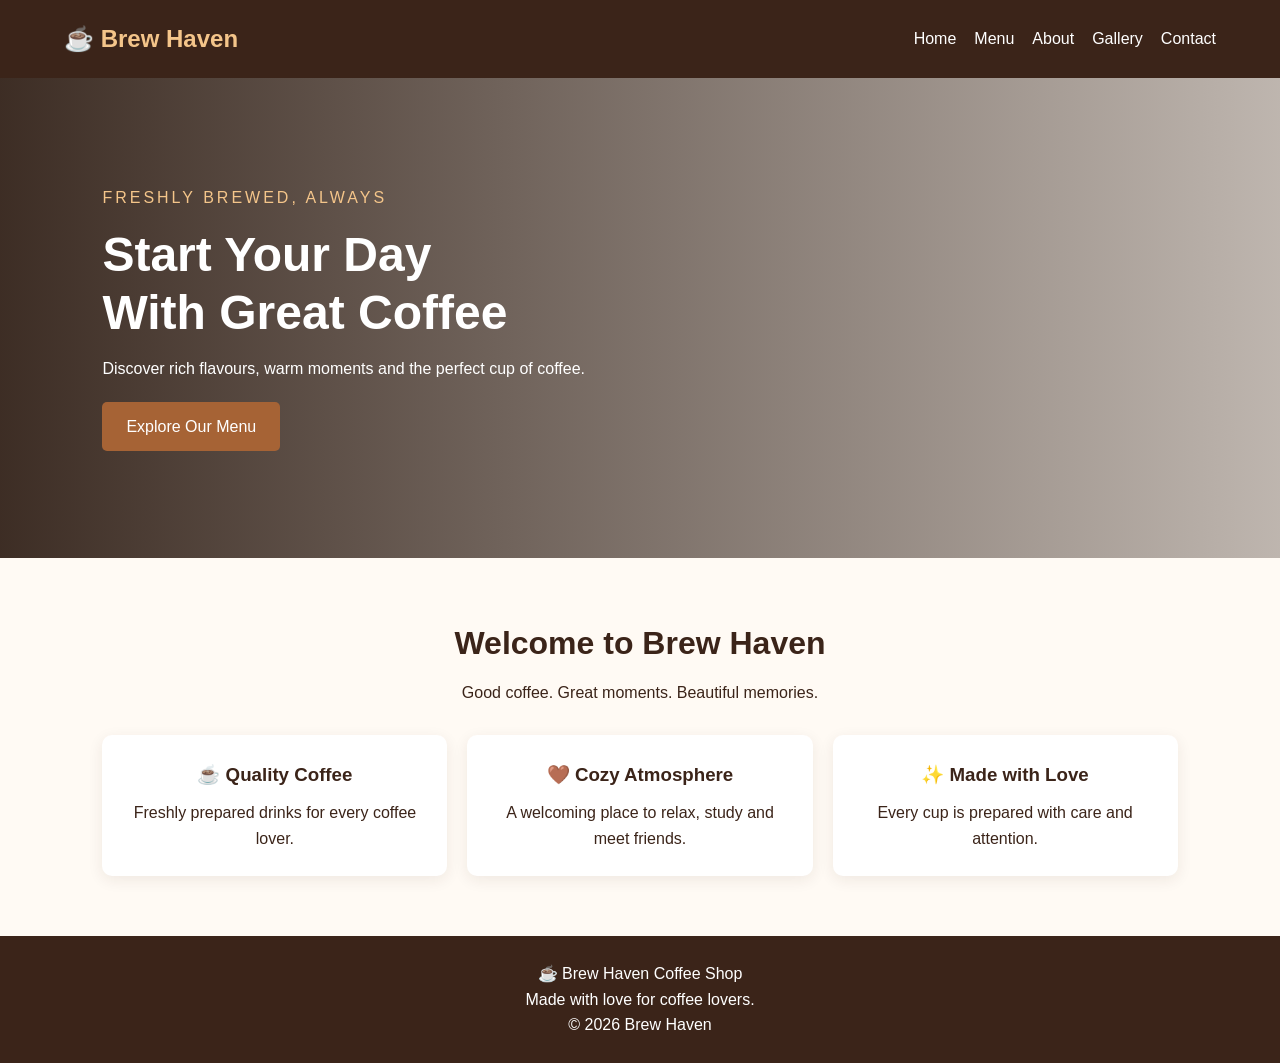
==== index.html @ 33dd9e3d "Add files via upload" ====
<!DOCTYPE html>
<html lang="en">
<head>
    <meta charset="UTF-8">
    <meta name="viewport" content="width=device-width, initial-scale=1.0">
    <title>Brew Haven - Coffee Shop</title>
    <link rel="stylesheet" href="style.css">
</head>
<body>

    <nav class="navbar">
        <a href="index.html" class="logo">☕ Brew Haven</a>

        <div class="links">
            <a href="index.html">Home</a>
            <a href="menu.html">Menu</a>
            <a href="about.html">About</a>
            <a href="gallery.html">Gallery</a>
            <a href="contact.html">Contact</a>
        </div>
    </nav>

    <section class="hero">
        <div>
            <p class="tagline">FRESHLY BREWED, ALWAYS</p>
            <h1>Start Your Day<br>With Great Coffee</h1>
            <p>Discover rich flavours, warm moments and the perfect cup of coffee.</p>
            <a href="menu.html" class="btn">Explore Our Menu</a>
        </div>
    </section>

    <section class="welcome">
        <h2>Welcome to Brew Haven</h2>
        <p>Good coffee. Great moments. Beautiful memories.</p>

        <div class="cards">
            <div class="card">
                <h3>☕ Quality Coffee</h3>
                <p>Freshly prepared drinks for every coffee lover.</p>
            </div>

            <div class="card">
                <h3>🤎 Cozy Atmosphere</h3>
                <p>A welcoming place to relax, study and meet friends.</p>
            </div>

            <div class="card">
                <h3>✨ Made with Love</h3>
                <p>Every cup is prepared with care and attention.</p>
            </div>
        </div>
    </section>

    <footer>
        <p>☕ Brew Haven Coffee Shop</p>
        <p>Made with love for coffee lovers.</p>
        <p>&copy; 2026 Brew Haven</p>
    </footer>

</body>
</html>
---- style.css ----
* {
    margin: 0;
    padding: 0;
    box-sizing: border-box;
}

body {
    font-family: Arial, sans-serif;
    background: #fffaf4;
    color: #3b2419;
    line-height: 1.6;
}

.navbar {
    background: #3b2419;
    padding: 20px 5%;
    display: flex;
    justify-content: space-between;
    align-items: center;
    flex-wrap: wrap;
    gap: 15px;
}

.logo {
    color: #f4c58a;
    font-size: 24px;
    font-weight: bold;
    text-decoration: none;
}

.links {
    display: flex;
    flex-wrap: wrap;
    gap: 18px;
}

.links a {
    color: white;
    text-decoration: none;
}

.links a:hover {
    color: #f4c58a;
}

.hero {
    min-height: 480px;
    padding: 70px 8%;
    display: flex;
    align-items: center;
    color: white;
    background: linear-gradient(
        90deg,
        rgba(40, 23, 14, 0.9),
        rgba(40, 23, 14, 0.3)
    ), url("https://images.unsplash.com/photo-1442512595331-e89e73853f31?auto=format&fit=crop&w=1400&q=80") center/cover;
}

.hero h1 {
    font-size: 48px;
    line-height: 1.2;
    margin: 15px 0;
}

.tagline {
    color: #f4c58a;
    letter-spacing: 3px;
}

.btn {
    display: inline-block;
    background: #a66335;
    color: white;
    padding: 12px 24px;
    margin-top: 20px;
    text-decoration: none;
    border-radius: 5px;
}

.welcome {
    padding: 60px 8%;
    text-align: center;
}

.welcome h2 {
    font-size: 32px;
    margin-bottom: 10px;
}

.cards {
    display: grid;
    grid-template-columns: repeat(
        auto-fit, minmax(200px, 1fr)
    );
    gap: 20px;
    margin-top: 30px;
}

.card {
    background: white;
    padding: 25px;
    border-radius: 10px;
    box-shadow: 0 4px 15px #3b241915;
}

.card h3 {
    margin-bottom: 10px;
}

footer {
    background: #3b2419;
    color: white;
    text-align: center;
    padding: 25px;
}

.page {
    max-width: 1100px;
    margin: auto;
    padding: 60px 25px;
    text-align: center;
}

.page h1 {
    font-size: 38px;
    margin-bottom: 20px;
}

.page h2 {
    margin: 25px 0 10px;
}

.price {
    color: #a66335;
    font-size: 20px;
    font-weight: bold;
}

.photo {
    width: 100%;
    height: 220px;
    object-fit: cover;
    border-radius: 10px;
}

form {
    max-width: 500px;
    margin: 25px auto;
    display: grid;
    gap: 15px;
}

input, textarea {
    width: 100%;
    padding: 12px;
    font: inherit;
    border: 1px solid #d7c4b5;
    border-radius: 5px;
}

button {
    padding: 12px;
    background: #a66335;
    color: white;
    border: none;
    cursor: pointer;
}

@media (max-width: 600px) {
    .navbar {
        flex-direction: column;
    }

    .hero h1 {
        font-size: 36px;
    }
}
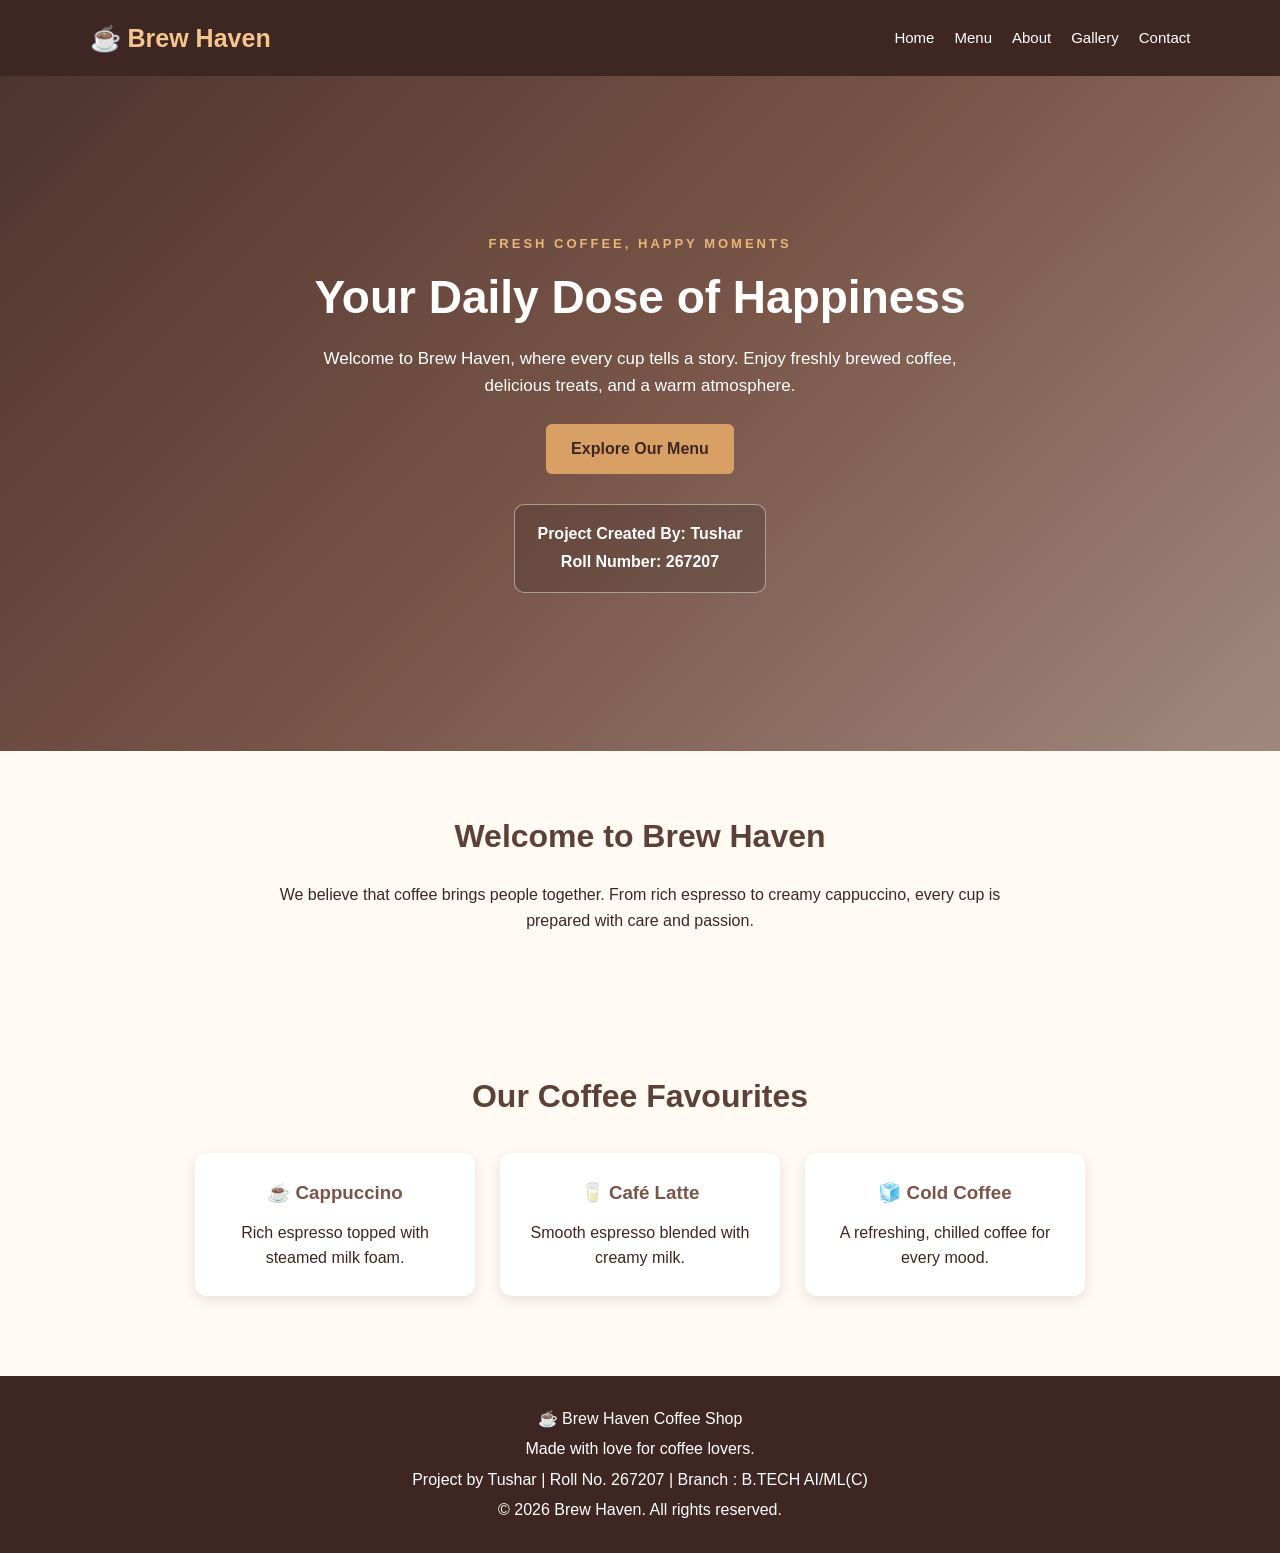
==== commit 7186f2ce: "Add files via upload" ====
--- a/index.html
+++ b/index.html
@@ -1,13 +1,15 @@
+
 <!DOCTYPE html>
 <html lang="en">
 <head>
     <meta charset="UTF-8">
     <meta name="viewport" content="width=device-width, initial-scale=1.0">
-    <title>Brew Haven - Coffee Shop</title>
+    <title>Brew Haven | Coffee Shop</title>
     <link rel="stylesheet" href="style.css">
 </head>
 <body>
 
+    <!-- Navigation Bar -->
     <nav class="navbar">
         <a href="index.html" class="logo">☕ Brew Haven</a>
 
@@ -20,41 +22,66 @@
         </div>
     </nav>
 
+    <!-- Home / Hero Section -->
     <section class="hero">
-        <div>
-            <p class="tagline">FRESHLY BREWED, ALWAYS</p>
-            <h1>Start Your Day<br>With Great Coffee</h1>
-            <p>Discover rich flavours, warm moments and the perfect cup of coffee.</p>
-            <a href="menu.html" class="btn">Explore Our Menu</a>
+        <p class="tagline">FRESH COFFEE, HAPPY MOMENTS</p>
+
+        <h1>Your Daily Dose of Happiness</h1>
+
+        <p>
+            Welcome to Brew Haven, where every cup tells a story.
+            Enjoy freshly brewed coffee, delicious treats, and a
+            warm atmosphere.
+        </p>
+
+        <a href="menu.html" class="btn">Explore Our Menu</a>
+
+        <!-- Student Details -->
+        <div class="student-details">
+            <p>Project Created By: Tushar</p>
+            <p>Roll Number: 267207</p>
         </div>
     </section>
 
+    <!-- Welcome Section -->
     <section class="welcome">
         <h2>Welcome to Brew Haven</h2>
-        <p>Good coffee. Great moments. Beautiful memories.</p>
+
+        <p>
+            We believe that coffee brings people together.
+            From rich espresso to creamy cappuccino, every cup
+            is prepared with care and passion.
+        </p>
+    </section>
+
+    <!-- Featured Coffee -->
+    <section class="welcome">
+        <h2>Our Coffee Favourites</h2>
 
         <div class="cards">
             <div class="card">
-                <h3>☕ Quality Coffee</h3>
-                <p>Freshly prepared drinks for every coffee lover.</p>
+                <h3>☕ Cappuccino</h3>
+                <p>Rich espresso topped with steamed milk foam.</p>
             </div>
 
             <div class="card">
-                <h3>🤎 Cozy Atmosphere</h3>
-                <p>A welcoming place to relax, study and meet friends.</p>
+                <h3>🥛 Café Latte</h3>
+                <p>Smooth espresso blended with creamy milk.</p>
             </div>
 
             <div class="card">
-                <h3>✨ Made with Love</h3>
-                <p>Every cup is prepared with care and attention.</p>
+                <h3>🧊 Cold Coffee</h3>
+                <p>A refreshing, chilled coffee for every mood.</p>
             </div>
         </div>
     </section>
 
+    <!-- Footer -->
     <footer>
         <p>☕ Brew Haven Coffee Shop</p>
         <p>Made with love for coffee lovers.</p>
-        <p>&copy; 2026 Brew Haven</p>
+        <p>Project by Tushar | Roll No. 267207 | Branch : B.TECH AI/ML(C)</p>
+        <p>&copy; 2026 Brew Haven. All rights reserved.</p>
     </footer>
 
 </body>
--- a/style.css
+++ b/style.css
@@ -1,19 +1,33 @@
+
+/* =====================================
+   BREW HAVEN COFFEE SHOP WEBSITE
+   Project Created By: Tushar
+   Roll Number: 267207
+   ===================================== */
+
+/* General Reset */
 * {
     margin: 0;
     padding: 0;
     box-sizing: border-box;
 }
 
+html {
+    scroll-behavior: smooth;
+}
+
 body {
-    font-family: Arial, sans-serif;
-    background: #fffaf4;
-    color: #3b2419;
+    font-family: Arial, Helvetica, sans-serif;
+    background-color: #fffaf4;
+    color: #3e2723;
     line-height: 1.6;
 }
 
+/* Navigation Bar */
 .navbar {
-    background: #3b2419;
-    padding: 20px 5%;
+    background-color: #3e2723;
+    color: white;
+    padding: 18px 7%;
     display: flex;
     justify-content: space-between;
     align-items: center;
@@ -22,156 +36,281 @@
 }
 
 .logo {
-    color: #f4c58a;
-    font-size: 24px;
+    color: #f5c58b;
+    font-size: 25px;
     font-weight: bold;
     text-decoration: none;
 }
 
 .links {
     display: flex;
+    gap: 20px;
     flex-wrap: wrap;
-    gap: 18px;
 }
 
 .links a {
     color: white;
     text-decoration: none;
+    font-size: 15px;
+    transition: color 0.3s;
 }
 
 .links a:hover {
-    color: #f4c58a;
-}
-
+    color: #f5c58b;
+}
+
+/* Home Hero Section */
 .hero {
-    min-height: 480px;
-    padding: 70px 8%;
-    display: flex;
+    min-height: 75vh;
+    padding: 90px 8%;
+    background: linear-gradient(
+        135deg,
+        #4e342e,
+        #795548,
+        #a1887f
+    );
+    color: white;
+    text-align: center;
+    display: flex;
+    flex-direction: column;
+    justify-content: center;
     align-items: center;
-    color: white;
-    background: linear-gradient(
-        90deg,
-        rgba(40, 23, 14, 0.9),
-        rgba(40, 23, 14, 0.3)
-    ), url("https://images.unsplash.com/photo-1442512595331-e89e73853f31?auto=format&fit=crop&w=1400&q=80") center/cover;
+}
+
+.tagline {
+    color: #e7b778;
+    font-weight: bold;
+    letter-spacing: 3px;
+    font-size: 13px;
+    margin-bottom: 15px;
 }
 
 .hero h1 {
-    font-size: 48px;
+    font-size: 46px;
     line-height: 1.2;
-    margin: 15px 0;
-}
-
-.tagline {
-    color: #f4c58a;
-    letter-spacing: 3px;
-}
-
-.btn {
+    margin-bottom: 20px;
+}
+
+.hero > p:not(.tagline) {
+    max-width: 650px;
+    margin-bottom: 25px;
+    font-size: 17px;
+}
+
+/* Buttons */
+.btn,
+button {
     display: inline-block;
-    background: #a66335;
-    color: white;
-    padding: 12px 24px;
-    margin-top: 20px;
+    background-color: #d9a066;
+    color: #3e2723;
+    padding: 12px 25px;
+    border: none;
+    border-radius: 6px;
+    font-size: 16px;
+    font-weight: bold;
     text-decoration: none;
-    border-radius: 5px;
-}
-
-.welcome {
+    cursor: pointer;
+    transition: background-color 0.3s, transform 0.3s;
+}
+
+.btn:hover,
+button:hover {
+    background-color: #f5c58b;
+    transform: translateY(-2px);
+}
+
+/* Student Details */
+.student-details {
+    margin-top: 30px;
+    padding: 15px 22px;
+    border: 1px solid rgba(255, 255, 255, 0.45);
+    border-radius: 10px;
+    background-color: rgba(0, 0, 0, 0.15);
+    color: #ffffff;
+    font-size: 16px;
+    font-weight: bold;
+    text-align: center;
+    line-height: 1.8;
+}
+
+/* Welcome and Common Sections */
+.welcome,
+.page {
     padding: 60px 8%;
     text-align: center;
 }
 
-.welcome h2 {
+.welcome h2,
+.page h1 {
     font-size: 32px;
-    margin-bottom: 10px;
-}
-
+    margin-bottom: 20px;
+    color: #5d4037;
+}
+
+.welcome > p,
+.page > p {
+    max-width: 750px;
+    margin: 0 auto 18px;
+}
+
+/* Cards */
 .cards {
-    display: grid;
-    grid-template-columns: repeat(
-        auto-fit, minmax(200px, 1fr)
-    );
-    gap: 20px;
+    display: flex;
+    justify-content: center;
+    gap: 25px;
+    flex-wrap: wrap;
     margin-top: 30px;
 }
 
 .card {
-    background: white;
+    background-color: white;
+    width: 280px;
     padding: 25px;
-    border-radius: 10px;
-    box-shadow: 0 4px 15px #3b241915;
+    border-radius: 12px;
+    box-shadow: 0 4px 14px rgba(62, 39, 35, 0.12);
+    transition: transform 0.3s;
+}
+
+.card:hover {
+    transform: translateY(-5px);
 }
 
 .card h3 {
-    margin-bottom: 10px;
-}
-
+    color: #795548;
+    margin-bottom: 12px;
+}
+
+/* Menu Prices */
+.price {
+    color: #9b5b27;
+    font-size: 20px;
+    font-weight: bold;
+    margin-top: 12px;
+}
+
+/* Gallery Images */
+.photo {
+    width: 280px;
+    background-color: white;
+    border-radius: 12px;
+    overflow: hidden;
+    box-shadow: 0 4px 14px rgba(62, 39, 35, 0.12);
+    transition: transform 0.3s;
+}
+
+.photo:hover {
+    transform: scale(1.03);
+}
+
+.photo img {
+    display: block;
+    width: 100%;
+    height: 210px;
+    object-fit: cover;
+}
+
+.photo p {
+    padding: 12px;
+    font-weight: bold;
+}
+
+/* About Page */
+.page h2 {
+    color: #795548;
+    margin: 25px 0 12px;
+}
+
+/* Contact Form */
+form {
+    max-width: 550px;
+    margin: 30px auto 0;
+    display: flex;
+    flex-direction: column;
+    gap: 15px;
+}
+
+input,
+textarea {
+    width: 100%;
+    padding: 14px;
+    border: 1px solid #c9b7a7;
+    border-radius: 6px;
+    background-color: white;
+    color: #3e2723;
+    font-family: inherit;
+    font-size: 15px;
+}
+
+input:focus,
+textarea:focus {
+    outline: 2px solid #d9a066;
+    border-color: #9b5b27;
+}
+
+textarea {
+    resize: vertical;
+}
+
+form button {
+    align-self: center;
+    min-width: 170px;
+}
+
+/* Footer */
 footer {
-    background: #3b2419;
+    background-color: #3e2723;
     color: white;
     text-align: center;
-    padding: 25px;
-}
-
-.page {
-    max-width: 1100px;
-    margin: auto;
-    padding: 60px 25px;
-    text-align: center;
-}
-
-.page h1 {
-    font-size: 38px;
-    margin-bottom: 20px;
-}
-
-.page h2 {
-    margin: 25px 0 10px;
-}
-
-.price {
-    color: #a66335;
-    font-size: 20px;
-    font-weight: bold;
-}
-
-.photo {
-    width: 100%;
-    height: 220px;
-    object-fit: cover;
-    border-radius: 10px;
-}
-
-form {
-    max-width: 500px;
-    margin: 25px auto;
-    display: grid;
-    gap: 15px;
-}
-
-input, textarea {
-    width: 100%;
-    padding: 12px;
-    font: inherit;
-    border: 1px solid #d7c4b5;
-    border-radius: 5px;
-}
-
-button {
-    padding: 12px;
-    background: #a66335;
-    color: white;
-    border: none;
-    cursor: pointer;
-}
-
-@media (max-width: 600px) {
+    padding: 25px 15px;
+    margin-top: 20px;
+}
+
+footer p {
+    margin: 5px 0;
+}
+
+/* Responsive Design for Mobile */
+@media (max-width: 768px) {
     .navbar {
         flex-direction: column;
+        padding: 18px 5%;
+    }
+
+    .links {
+        justify-content: center;
+        gap: 12px;
+    }
+
+    .links a {
+        font-size: 14px;
+    }
+
+    .hero {
+        min-height: 65vh;
+        padding: 65px 6%;
     }
 
     .hero h1 {
-        font-size: 36px;
+        font-size: 34px;
+    }
+
+    .hero > p:not(.tagline) {
+        font-size: 16px;
+    }
+
+    .welcome,
+    .page {
+        padding: 45px 6%;
+    }
+
+    .welcome h2,
+    .page h1 {
+        font-size: 27px;
+    }
+
+    .card,
+    .photo {
+        width: 100%;
+        max-width: 350px;
     }
 }
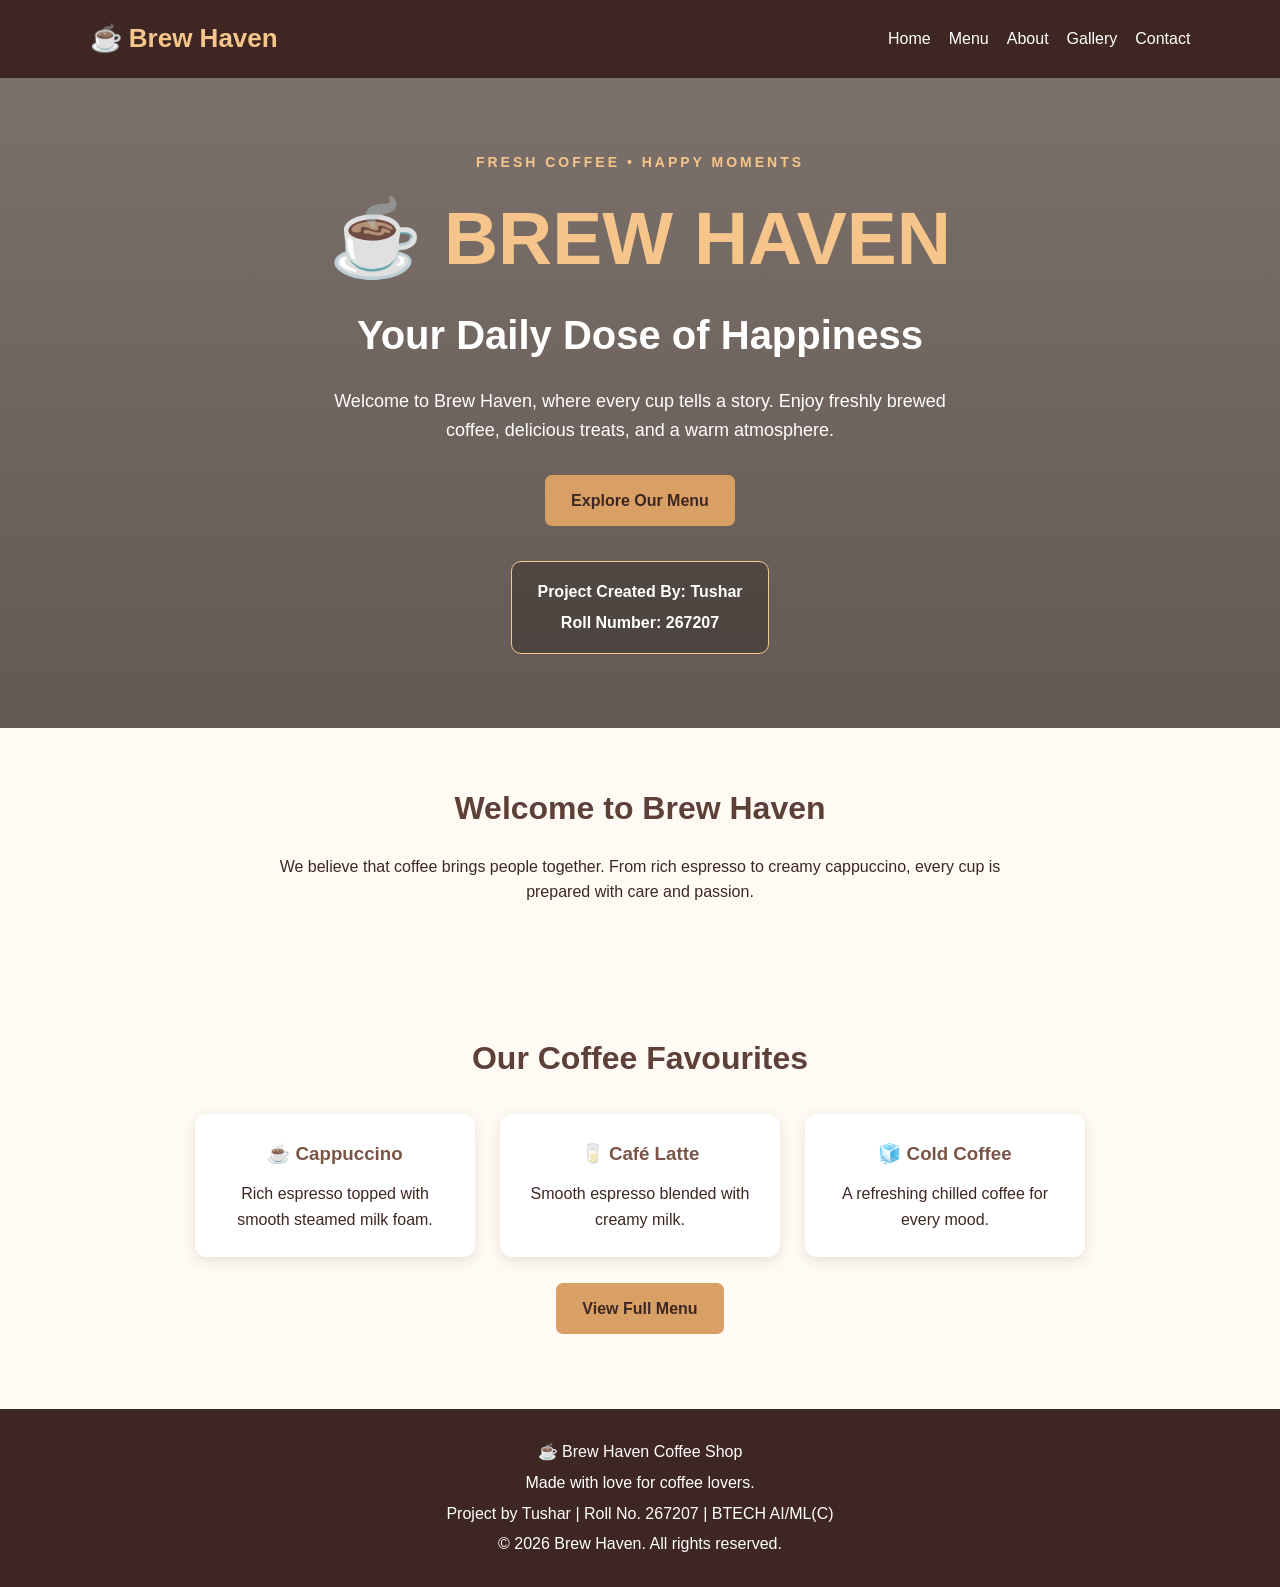
==== commit ede97491: "Add files via upload" ====
--- a/index.html
+++ b/index.html
@@ -22,25 +22,29 @@
         </div>
     </nav>
 
-    <!-- Home / Hero Section -->
-    <section class="hero">
-        <p class="tagline">FRESH COFFEE, HAPPY MOMENTS</p>
+    <!-- Coffee Poster Background -->
+    <section class="coffee-poster">
 
-        <h1>Your Daily Dose of Happiness</h1>
+        <p class="poster-tag">FRESH COFFEE • HAPPY MOMENTS</p>
 
-        <p>
+        <h1>☕ BREW HAVEN</h1>
+
+        <h2>Your Daily Dose of Happiness</h2>
+
+        <p class="poster-description">
             Welcome to Brew Haven, where every cup tells a story.
-            Enjoy freshly brewed coffee, delicious treats, and a
-            warm atmosphere.
+            Enjoy freshly brewed coffee, delicious treats,
+            and a warm atmosphere.
         </p>
 
         <a href="menu.html" class="btn">Explore Our Menu</a>
 
-        <!-- Student Details -->
+        <!-- Student Information -->
         <div class="student-details">
             <p>Project Created By: Tushar</p>
             <p>Roll Number: 267207</p>
         </div>
+
     </section>
 
     <!-- Welcome Section -->
@@ -49,8 +53,8 @@
 
         <p>
             We believe that coffee brings people together.
-            From rich espresso to creamy cappuccino, every cup
-            is prepared with care and passion.
+            From rich espresso to creamy cappuccino,
+            every cup is prepared with care and passion.
         </p>
     </section>
 
@@ -59,28 +63,42 @@
         <h2>Our Coffee Favourites</h2>
 
         <div class="cards">
+
             <div class="card">
                 <h3>☕ Cappuccino</h3>
-                <p>Rich espresso topped with steamed milk foam.</p>
+                <p>
+                    Rich espresso topped with
+                    smooth steamed milk foam.
+                </p>
             </div>
 
             <div class="card">
                 <h3>🥛 Café Latte</h3>
-                <p>Smooth espresso blended with creamy milk.</p>
+                <p>
+                    Smooth espresso blended
+                    with creamy milk.
+                </p>
             </div>
 
             <div class="card">
                 <h3>🧊 Cold Coffee</h3>
-                <p>A refreshing, chilled coffee for every mood.</p>
+                <p>
+                    A refreshing chilled coffee
+                    for every mood.
+                </p>
             </div>
+
         </div>
+
+        <br>
+        <a href="menu.html" class="btn">View Full Menu</a>
     </section>
 
     <!-- Footer -->
     <footer>
         <p>☕ Brew Haven Coffee Shop</p>
         <p>Made with love for coffee lovers.</p>
-        <p>Project by Tushar | Roll No. 267207 | Branch : B.TECH AI/ML(C)</p>
+        <p>Project by Tushar | Roll No. 267207 | BTECH AI/ML(C)</p>
         <p>&copy; 2026 Brew Haven. All rights reserved.</p>
     </footer>
 
--- a/style.css
+++ b/style.css
@@ -1,11 +1,8 @@
 
-/* =====================================
-   BREW HAVEN COFFEE SHOP WEBSITE
-   Project Created By: Tushar
-   Roll Number: 267207
-   ===================================== */
-
-/* General Reset */
+/* BREW HAVEN COFFEE SHOP */
+/* Created by: Tushar */
+/* Roll Number: 267207 */
+
 * {
     margin: 0;
     padding: 0;
@@ -18,15 +15,14 @@
 
 body {
     font-family: Arial, Helvetica, sans-serif;
-    background-color: #fffaf4;
+    background: #fffaf4;
     color: #3e2723;
     line-height: 1.6;
 }
 
-/* Navigation Bar */
+/* Navigation */
 .navbar {
-    background-color: #3e2723;
-    color: white;
+    background: #3e2723;
     padding: 18px 7%;
     display: flex;
     justify-content: space-between;
@@ -37,114 +33,123 @@
 
 .logo {
     color: #f5c58b;
-    font-size: 25px;
+    font-size: 26px;
     font-weight: bold;
     text-decoration: none;
 }
 
 .links {
     display: flex;
-    gap: 20px;
     flex-wrap: wrap;
+    gap: 18px;
 }
 
 .links a {
     color: white;
     text-decoration: none;
-    font-size: 15px;
-    transition: color 0.3s;
 }
 
 .links a:hover {
     color: #f5c58b;
 }
 
-/* Home Hero Section */
-.hero {
-    min-height: 75vh;
-    padding: 90px 8%;
-    background: linear-gradient(
-        135deg,
-        #4e342e,
-        #795548,
-        #a1887f
-    );
-    color: white;
+/* Coffee Poster with Photo Background */
+.coffee-poster {
+    min-height: 650px;
+    padding: 70px 25px;
     text-align: center;
+    color: white;
+
+    background-image:
+        linear-gradient(
+            rgba(35, 20, 14, 0.60),
+            rgba(35, 20, 14, 0.70)
+        ),
+        url("coffee-bg.jpg");
+
+    background-size: cover;
+    background-position: center;
+    background-repeat: no-repeat;
+
     display: flex;
     flex-direction: column;
     justify-content: center;
     align-items: center;
 }
 
-.tagline {
-    color: #e7b778;
+/* Poster Text */
+.poster-tag {
+    color: #f5c58b;
+    font-size: 14px;
     font-weight: bold;
     letter-spacing: 3px;
-    font-size: 13px;
-    margin-bottom: 15px;
-}
-
-.hero h1 {
-    font-size: 46px;
+    margin-bottom: 20px;
+}
+
+.coffee-poster h1 {
+    color: #f5c58b;
+    font-size: clamp(38px, 7vw, 75px);
     line-height: 1.2;
     margin-bottom: 20px;
 }
 
-.hero > p:not(.tagline) {
+.coffee-poster h2 {
+    color: white;
+    font-size: clamp(23px, 4vw, 40px);
+    margin-bottom: 20px;
+}
+
+.poster-description {
     max-width: 650px;
-    margin-bottom: 25px;
-    font-size: 17px;
+    margin-bottom: 30px;
+    font-size: 18px;
 }
 
 /* Buttons */
 .btn,
 button {
     display: inline-block;
-    background-color: #d9a066;
+    background: #d9a066;
     color: #3e2723;
-    padding: 12px 25px;
+    padding: 13px 26px;
     border: none;
-    border-radius: 6px;
-    font-size: 16px;
+    border-radius: 7px;
     font-weight: bold;
     text-decoration: none;
     cursor: pointer;
-    transition: background-color 0.3s, transform 0.3s;
+    transition: 0.3s;
 }
 
 .btn:hover,
 button:hover {
-    background-color: #f5c58b;
-    transform: translateY(-2px);
+    background: #f5c58b;
+    transform: translateY(-3px);
 }
 
 /* Student Details */
 .student-details {
-    margin-top: 30px;
-    padding: 15px 22px;
-    border: 1px solid rgba(255, 255, 255, 0.45);
+    margin-top: 35px;
+    padding: 15px 25px;
+    background: rgba(0, 0, 0, 0.25);
+    border: 1px solid #f5c58b;
     border-radius: 10px;
-    background-color: rgba(0, 0, 0, 0.15);
-    color: #ffffff;
-    font-size: 16px;
-    font-weight: bold;
-    text-align: center;
-    line-height: 1.8;
-}
-
-/* Welcome and Common Sections */
+    color: white;
+    font-weight: bold;
+    line-height: 1.9;
+}
+
+/* General Sections */
 .welcome,
 .page {
-    padding: 60px 8%;
+    padding: 55px 8%;
     text-align: center;
 }
 
 .welcome h2,
 .page h1 {
+    color: #5d4037;
     font-size: 32px;
     margin-bottom: 20px;
-    color: #5d4037;
 }
 
 .welcome > p,
@@ -157,15 +162,16 @@
 .cards {
     display: flex;
     justify-content: center;
+    align-items: stretch;
     gap: 25px;
     flex-wrap: wrap;
     margin-top: 30px;
 }
 
 .card {
-    background-color: white;
     width: 280px;
     padding: 25px;
+    background: white;
     border-radius: 12px;
     box-shadow: 0 4px 14px rgba(62, 39, 35, 0.12);
     transition: transform 0.3s;
@@ -188,30 +194,29 @@
     margin-top: 12px;
 }
 
-/* Gallery Images */
+/* Gallery */
 .photo {
     width: 280px;
-    background-color: white;
+    overflow: hidden;
+    background: white;
     border-radius: 12px;
-    overflow: hidden;
     box-shadow: 0 4px 14px rgba(62, 39, 35, 0.12);
-    transition: transform 0.3s;
-}
-
-.photo:hover {
-    transform: scale(1.03);
 }
 
 .photo img {
-    display: block;
     width: 100%;
     height: 210px;
     object-fit: cover;
+    display: block;
 }
 
 .photo p {
     padding: 12px;
     font-weight: bold;
+}
+
+.photo:hover {
+    transform: scale(1.02);
 }
 
 /* About Page */
@@ -223,7 +228,7 @@
 /* Contact Form */
 form {
     max-width: 550px;
-    margin: 30px auto 0;
+    margin: 30px auto;
     display: flex;
     flex-direction: column;
     gap: 15px;
@@ -235,30 +240,21 @@
     padding: 14px;
     border: 1px solid #c9b7a7;
     border-radius: 6px;
-    background-color: white;
-    color: #3e2723;
-    font-family: inherit;
-    font-size: 15px;
+    font: inherit;
 }
 
 input:focus,
 textarea:focus {
     outline: 2px solid #d9a066;
-    border-color: #9b5b27;
 }
 
 textarea {
     resize: vertical;
 }
 
-form button {
-    align-self: center;
-    min-width: 170px;
-}
-
 /* Footer */
 footer {
-    background-color: #3e2723;
+    background: #3e2723;
     color: white;
     text-align: center;
     padding: 25px 15px;
@@ -269,7 +265,7 @@
     margin: 5px 0;
 }
 
-/* Responsive Design for Mobile */
+/* Mobile Responsive */
 @media (max-width: 768px) {
     .navbar {
         flex-direction: column;
@@ -281,31 +277,18 @@
         gap: 12px;
     }
 
-    .links a {
-        font-size: 14px;
-    }
-
-    .hero {
-        min-height: 65vh;
-        padding: 65px 6%;
-    }
-
-    .hero h1 {
-        font-size: 34px;
-    }
-
-    .hero > p:not(.tagline) {
+    .coffee-poster {
+        min-height: 600px;
+        padding: 50px 18px;
+    }
+
+    .poster-description {
         font-size: 16px;
     }
 
     .welcome,
     .page {
-        padding: 45px 6%;
-    }
-
-    .welcome h2,
-    .page h1 {
-        font-size: 27px;
+        padding: 40px 6%;
     }
 
     .card,
